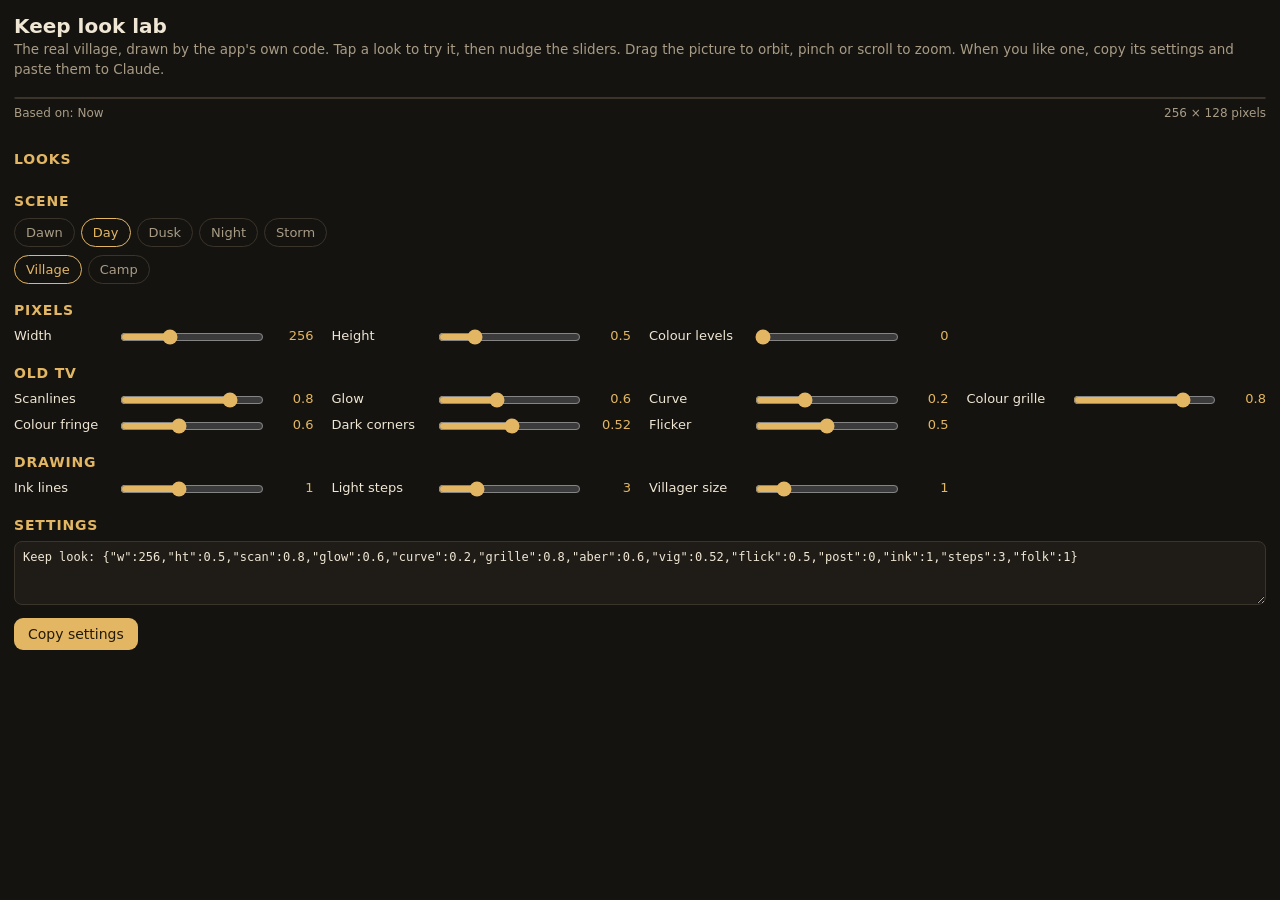
==== lab.html @ 5637fb3b "Keep look lab: try resolutions, TV settings, ink, light steps and villager size on the real scene Co" ====
<!doctype html>
<html lang="en">
<head>
<meta charset="utf-8">
<meta name="viewport" content="width=device-width, initial-scale=1, viewport-fit=cover">
<title>Keep look lab</title>
<meta name="robots" content="noindex">
<style>
  /* A page for trying looks for Hold the Keep's picture: the real scene, drawn by the app's own code, with every knob out. */
  :root { --bg: #15130f; --panel: #1f1c17; --line: #3a342a; --fg: #efe6d4; --muted: #a89c86; --gold: #e3b663; color-scheme: dark; }
  * { box-sizing: border-box; }
  body { margin: 0; background: var(--bg); color: var(--fg); font: 15px/1.45 system-ui, sans-serif; padding: env(safe-area-inset-top, 0px) max(14px, env(safe-area-inset-right, 0px)) 40px max(14px, env(safe-area-inset-left, 0px)); }
  h1 { font: 600 20px/1.2 system-ui; margin: 14px 0 2px; }
  p.lede { margin: 0 0 12px; color: var(--muted); font-size: 13.5px; }
  .live { position: sticky; top: 0; z-index: 2; background: var(--bg); padding: 6px 0 10px; }
  #tv { border-radius: 10px; overflow: hidden; border: 1px solid var(--line); background: #000; touch-action: none; }
  #tv canvas { display: block; width: 100%; height: auto; image-rendering: pixelated; }
  .now { font-size: 12px; color: var(--muted); margin-top: 6px; display: flex; justify-content: space-between; gap: 8px; flex-wrap: wrap; }
  h2 { font: 600 14px/1.2 system-ui; text-transform: uppercase; letter-spacing: .06em; color: var(--gold); margin: 18px 0 8px; }
  .sheet { display: grid; grid-template-columns: repeat(auto-fill, minmax(150px, 1fr)); gap: 10px; }
  .card { background: var(--panel); border: 1px solid var(--line); border-radius: 10px; padding: 6px; color: inherit; text-align: left; font: inherit; cursor: pointer; }
  .card.on { border-color: var(--gold); }
  .card img { display: block; width: 100%; border-radius: 6px; image-rendering: pixelated; background: #000; aspect-ratio: 2 / 1; object-fit: cover; }
  .card b { display: block; font-size: 13.5px; margin: 6px 2px 0; }
  .card small { display: block; color: var(--muted); font-size: 11.5px; margin: 0 2px 2px; }
  .knobs { display: grid; grid-template-columns: repeat(auto-fill, minmax(260px, 1fr)); gap: 6px 18px; }
  label.k { display: grid; grid-template-columns: 96px minmax(0, 1fr) 44px; align-items: center; gap: 8px; font-size: 13px; }
  label.k output { text-align: right; color: var(--gold); font-variant-numeric: tabular-nums; }
  input[type=range] { width: 100%; accent-color: var(--gold); }
  .seg { display: flex; flex-wrap: wrap; gap: 6px; }
  .seg button { font: 500 13px system-ui; padding: 6px 11px; border-radius: 999px; border: 1px solid var(--line); background: transparent; color: var(--muted); }
  .seg button.on { border-color: var(--gold); color: var(--gold); }
  textarea { width: 100%; height: 64px; background: var(--panel); color: var(--fg); border: 1px solid var(--line); border-radius: 8px; padding: 8px; font: 12px ui-monospace, monospace; }
  .copy { margin-top: 6px; font: 500 14px system-ui; padding: 8px 14px; border-radius: 9px; border: 0; background: var(--gold); color: #241a08; }
</style>
</head>
<body>
<h1>Keep look lab</h1>
<p class="lede">The real village, drawn by the app's own code. Tap a look to try it, then nudge the sliders. Drag the picture to orbit, pinch or scroll to zoom. When you like one, copy its settings and paste them to Claude.</p>
<div class="live"><div id="tv"></div><div class="now"><span id="now"></span><span id="px"></span></div></div>

<h2>Looks</h2>
<div class="sheet" id="sheet"></div>

<h2>Scene</h2>
<div class="seg" id="phase"></div>
<div class="seg" id="scene" style="margin-top:8px"></div>

<h2>Pixels</h2>
<div class="knobs" id="k-px"></div>
<h2>Old TV</h2>
<div class="knobs" id="k-tv"></div>
<h2>Drawing</h2>
<div class="knobs" id="k-draw"></div>

<h2>Settings</h2>
<textarea id="code" readonly></textarea>
<button class="copy" id="copy">Copy settings</button>

<script type="module">
import { paint, whenReady, LOOK, nudge, resetView } from './js/keep3d.js';
import { screen, TV } from './js/crt.js';

// width in pixels, height as a share of it, then the TV and drawing knobs
const LOOKS = [
  { name: 'Now', why: 'What the app uses today', w: 256, ht: .5, scan: .8, glow: .6, curve: .2, grille: .8, aber: .6, vig: .52, flick: .5, post: 0, ink: 1, steps: 3, folk: 1 },
  { name: 'Crisp 16-bit', why: 'More pixels, a lighter TV', w: 320, ht: .5, scan: .35, glow: .35, curve: .1, grille: .25, aber: .2, vig: .3, flick: .2, post: 0, ink: 1, steps: 3, folk: 1.4 },
  { name: 'Chunky 8-bit', why: 'Big pixels, few colours', w: 192, ht: .5, scan: .8, glow: .7, curve: .25, grille: .8, aber: .6, vig: .5, flick: .5, post: 6, ink: 1.3, steps: 2, folk: 1.6 },
  { name: 'Arcade CRT', why: 'The TV turned all the way up', w: 256, ht: .5, scan: 1, glow: .9, curve: .35, grille: 1, aber: .9, vig: .6, flick: .7, post: 0, ink: 1, steps: 3, folk: 1.3 },
  { name: 'Soft HD', why: 'Fine pixels, gentle glow, soft light', w: 384, ht: .5, scan: .15, glow: .4, curve: .05, grille: 0, aber: .1, vig: .25, flick: .1, post: 0, ink: .8, steps: 4, folk: 1.2 },
  { name: 'Handheld', why: 'A small screen, 4 shades a colour', w: 160, ht: .5, scan: 0, glow: .1, curve: 0, grille: 0, aber: 0, vig: .2, flick: 0, post: 4, ink: 1.2, steps: 2, folk: 1.8 },
  { name: 'Painterly', why: 'Fine pixels, no lines, smooth light', w: 448, ht: .5, scan: 0, glow: .5, curve: 0, grille: 0, aber: 0, vig: .35, flick: 0, post: 0, ink: 0, steps: 5, folk: 1.2 },
];
const KNOBS = {
  'k-px': [['w', 'Width', 128, 512, 16, 'px'], ['ht', 'Height', .35, 1, .05], ['post', 'Colour levels', 0, 12, 1]],
  'k-tv': [['scan', 'Scanlines', 0, 1, .05], ['glow', 'Glow', 0, 1.5, .05], ['curve', 'Curve', 0, .6, .05], ['grille', 'Colour grille', 0, 1, .05], ['aber', 'Colour fringe', 0, 1.5, .05], ['vig', 'Dark corners', 0, 1, .02], ['flick', 'Flicker', 0, 1, .05]],
  'k-draw': [['ink', 'Ink lines', 0, 2.5, .1], ['steps', 'Light steps', 2, 6, 1], ['folk', 'Villager size', .6, 3, .1]],
};
const cur = { ...LOOKS[0] };
let phase = 'day', camp = false, t = 0, chosen = 0;

function sceneOf() {
  const piles = [{ slot: 0, g: 10 }, { slot: 3, g: 20 }, { slot: 5, g: 5 }, { slot: 8, g: 15 }];
  const folk = [{ rank: 0, done: true }, { rank: 1, done: true }, { rank: 2, done: true }, { rank: 0, done: false }, { rank: 1, done: false }];
  return camp
    ? { land: 'wood', phase, camp: true, campInk: '#6aa86a', buildings: ['Tent'], ruins: [], held: [], lvl: 1, hoard: 30, gold: 0, mode: 'perch', piles, folk, fx: [] }
    : { land: 'vale', phase, buildings: ['Campfire', 'Tent', 'Hut', 'Well', 'Farm', 'Watchtower', 'Mill', 'Stone keep', 'Smithy', 'Market'], ruins: [], held: [], lvl: 1, hoard: 40, gold: 1800, mode: 'perch', piles, folk, fx: [] };
}
function apply(L) {
  for (const k of ['scan', 'glow', 'curve', 'grille', 'aber', 'vig', 'flick', 'post']) TV[k] = L[k];
  LOOK.ink = L.ink; LOOK.steps = L.steps; LOOK.folk = L.folk;
}
const src = document.createElement('canvas');
function render(L, key) {
  apply(L); const w = L.w, h = Math.round(w * L.ht / 2) * 2;
  if (src.width !== w || src.height !== h) { src.width = w; src.height = h; }
  paint(src, sceneOf(), t); const s = screen(key, w, h); s.show(src); return s;
}
// a still of every look, for the cards
function sheet() {
  const el = document.getElementById('sheet'); el.textContent = '';
  LOOKS.forEach((L, i) => {
    const s = render(L, 'lab-snap-' + i), img = new Image(); img.alt = L.name;
    try { img.src = s.cv.toDataURL(); } catch {}
    const b = document.createElement('button'); b.className = 'card' + (i === chosen ? ' on' : ''); b.append(img);
    b.insertAdjacentHTML('beforeend', `<b>${L.name}</b><small>${L.why} · ${L.w}px</small>`);
    b.onclick = () => { chosen = i; Object.assign(cur, LOOKS[i]); knobs(); sheet(); };
    el.append(b);
  });
}
function knobs() {
  for (const [box, list] of Object.entries(KNOBS)) {
    const el = document.getElementById(box); el.textContent = '';
    for (const [k, name, lo, hi, st, unit] of list) {
      const l = document.createElement('label'); l.className = 'k';
      l.innerHTML = `<span>${name}</span><input type="range" min="${lo}" max="${hi}" step="${st}" value="${cur[k]}"><output>${cur[k]}${unit ? '' : ''}</output>`;
      const r = l.querySelector('input'), o = l.querySelector('output');
      r.oninput = () => { cur[k] = +r.value; o.textContent = r.value; code(); };
      el.append(l);
    }
  }
  code();
}
function seg(id, opts, get, set) {
  const el = document.getElementById(id); el.textContent = '';
  for (const [v, name] of opts) { const b = document.createElement('button'); b.textContent = name; b.className = get() === v ? 'on' : ''; b.onclick = () => { set(v); seg(id, opts, get, set); sheet(); }; el.append(b); }
}
function code() {
  const out = Object.fromEntries(Object.entries(cur).filter(([k]) => k !== 'name' && k !== 'why'));
  document.getElementById('code').value = 'Keep look: ' + JSON.stringify(out);
  document.getElementById('now').textContent = `Based on: ${LOOKS[chosen].name}`;
  document.getElementById('px').textContent = `${cur.w} × ${Math.round(cur.w * cur.ht / 2) * 2} pixels`;
}
document.getElementById('copy').onclick = async () => {
  const ta = document.getElementById('code');
  try { await navigator.clipboard.writeText(ta.value); document.getElementById('copy').textContent = 'Copied'; } catch { ta.select(); }
};

// the live picture, with the app's own orbit controls
const tv = document.getElementById('tv'), pts = new Map(); let prev = null, last = 0, moved = 0;
const pair = () => { const [a, b] = [...pts.values()]; return { x: (a.x + b.x) / 2, y: (a.y + b.y) / 2, d: Math.hypot(b.x - a.x, b.y - a.y) }; };
tv.onpointerdown = e => { tv.setPointerCapture?.(e.pointerId); pts.set(e.pointerId, { x: e.clientX, y: e.clientY, pan: e.shiftKey || e.button === 2 }); moved = 0; prev = pts.size === 2 ? pair() : null; };
tv.onpointermove = e => {
  const p = pts.get(e.pointerId); if (!p) return; const dx = e.clientX - p.x, dy = e.clientY - p.y, w = tv.clientWidth; p.x = e.clientX; p.y = e.clientY; moved += Math.abs(dx) + Math.abs(dy);
  if (pts.size >= 2) { const q = pair(); if (prev) nudge(q.x - prev.x, q.y - prev.y, w, q.d / Math.max(1, prev.d)); prev = q; }
  else if (p.pan) nudge(dx, dy, w); else nudge(0, 0, w, 1, -dx / w * 3.2, dy / w * 3.2);
};
tv.onpointerup = tv.onpointercancel = e => { pts.delete(e.pointerId); prev = null; if (e.type === 'pointerup' && moved < 6) { if (performance.now() - last < 320) { resetView(); last = 0; } else last = performance.now(); } };
tv.onwheel = e => { e.preventDefault(); nudge(0, 0, tv.clientWidth, Math.exp(-e.deltaY / 400)); };
tv.oncontextmenu = e => e.preventDefault();

seg('phase', [['dawn', 'Dawn'], ['day', 'Day'], ['dusk', 'Dusk'], ['night', 'Night'], ['storm', 'Storm']], () => phase, v => phase = v);
seg('scene', [[false, 'Village'], [true, 'Camp']], () => camp, v => camp = v);
knobs();
whenReady(() => {
  sheet();
  const loop = () => { t += 1 / 3; const s = render(cur, 'lab-live'); if (s.cv.parentNode !== tv) { tv.textContent = ''; tv.append(s.cv); } };
  setInterval(loop, 60); loop();
});
</script>
</body>
</html>
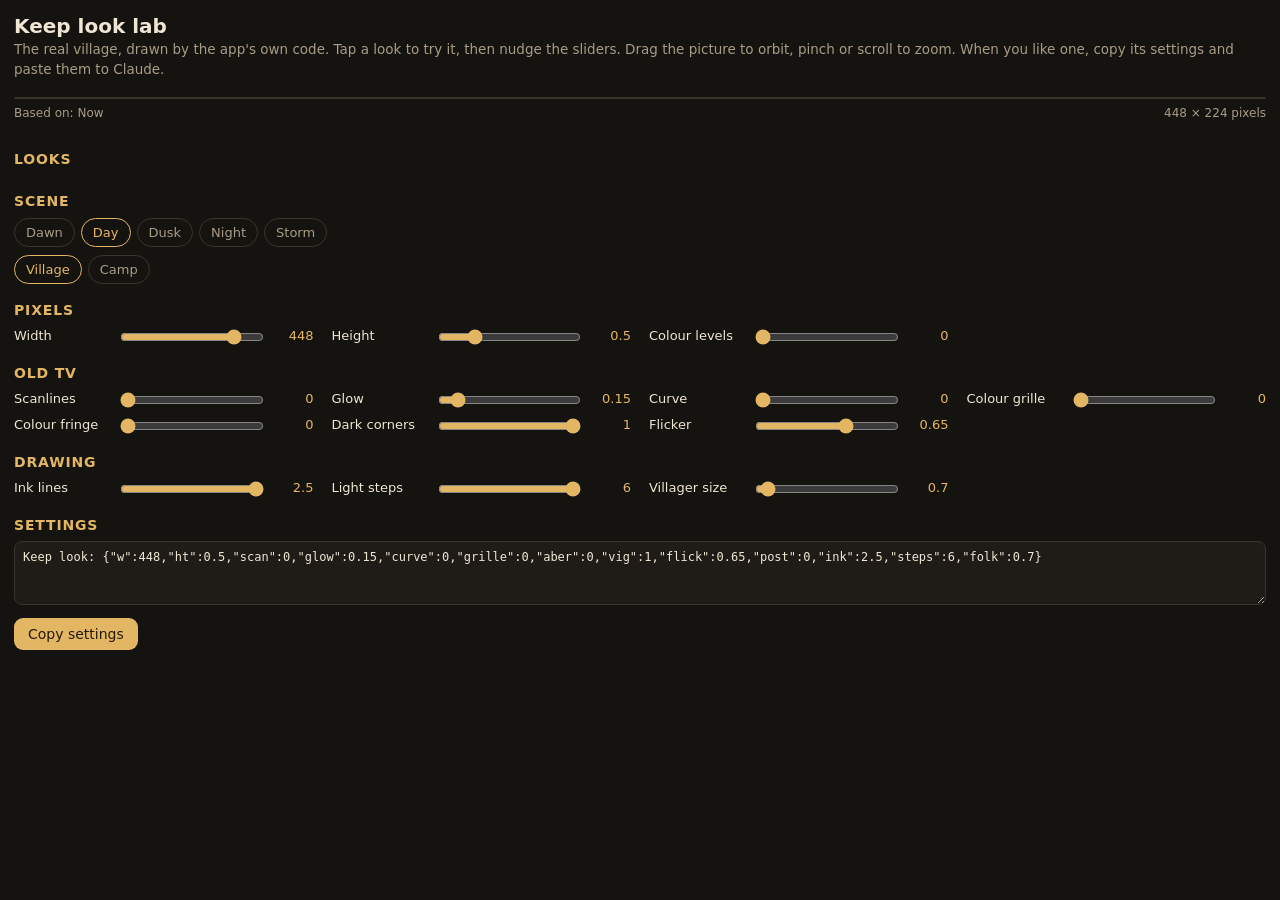
==== commit 9b57f1df: "Hold the Keep: Michael's look from the lab (finer pixels, soft TV, strong ink, smooth light, smaller" ====
--- a/lab.html
+++ b/lab.html
@@ -63,7 +63,8 @@
 
 // width in pixels, height as a share of it, then the TV and drawing knobs
 const LOOKS = [
-  { name: 'Now', why: 'What the app uses today', w: 256, ht: .5, scan: .8, glow: .6, curve: .2, grille: .8, aber: .6, vig: .52, flick: .5, post: 0, ink: 1, steps: 3, folk: 1 },
+  { name: 'Now', why: 'What the app uses today', w: 448, ht: .5, scan: 0, glow: .15, curve: 0, grille: 0, aber: 0, vig: 1, flick: .65, post: 0, ink: 2.5, steps: 6, folk: .7 },
+  { name: 'Before', why: 'The look until Oct 29', w: 256, ht: .5, scan: .8, glow: .6, curve: .2, grille: .8, aber: .6, vig: .52, flick: .5, post: 0, ink: 1, steps: 3, folk: 1 },
   { name: 'Crisp 16-bit', why: 'More pixels, a lighter TV', w: 320, ht: .5, scan: .35, glow: .35, curve: .1, grille: .25, aber: .2, vig: .3, flick: .2, post: 0, ink: 1, steps: 3, folk: 1.4 },
   { name: 'Chunky 8-bit', why: 'Big pixels, few colours', w: 192, ht: .5, scan: .8, glow: .7, curve: .25, grille: .8, aber: .6, vig: .5, flick: .5, post: 6, ink: 1.3, steps: 2, folk: 1.6 },
   { name: 'Arcade CRT', why: 'The TV turned all the way up', w: 256, ht: .5, scan: 1, glow: .9, curve: .35, grille: 1, aber: .9, vig: .6, flick: .7, post: 0, ink: 1, steps: 3, folk: 1.3 },
